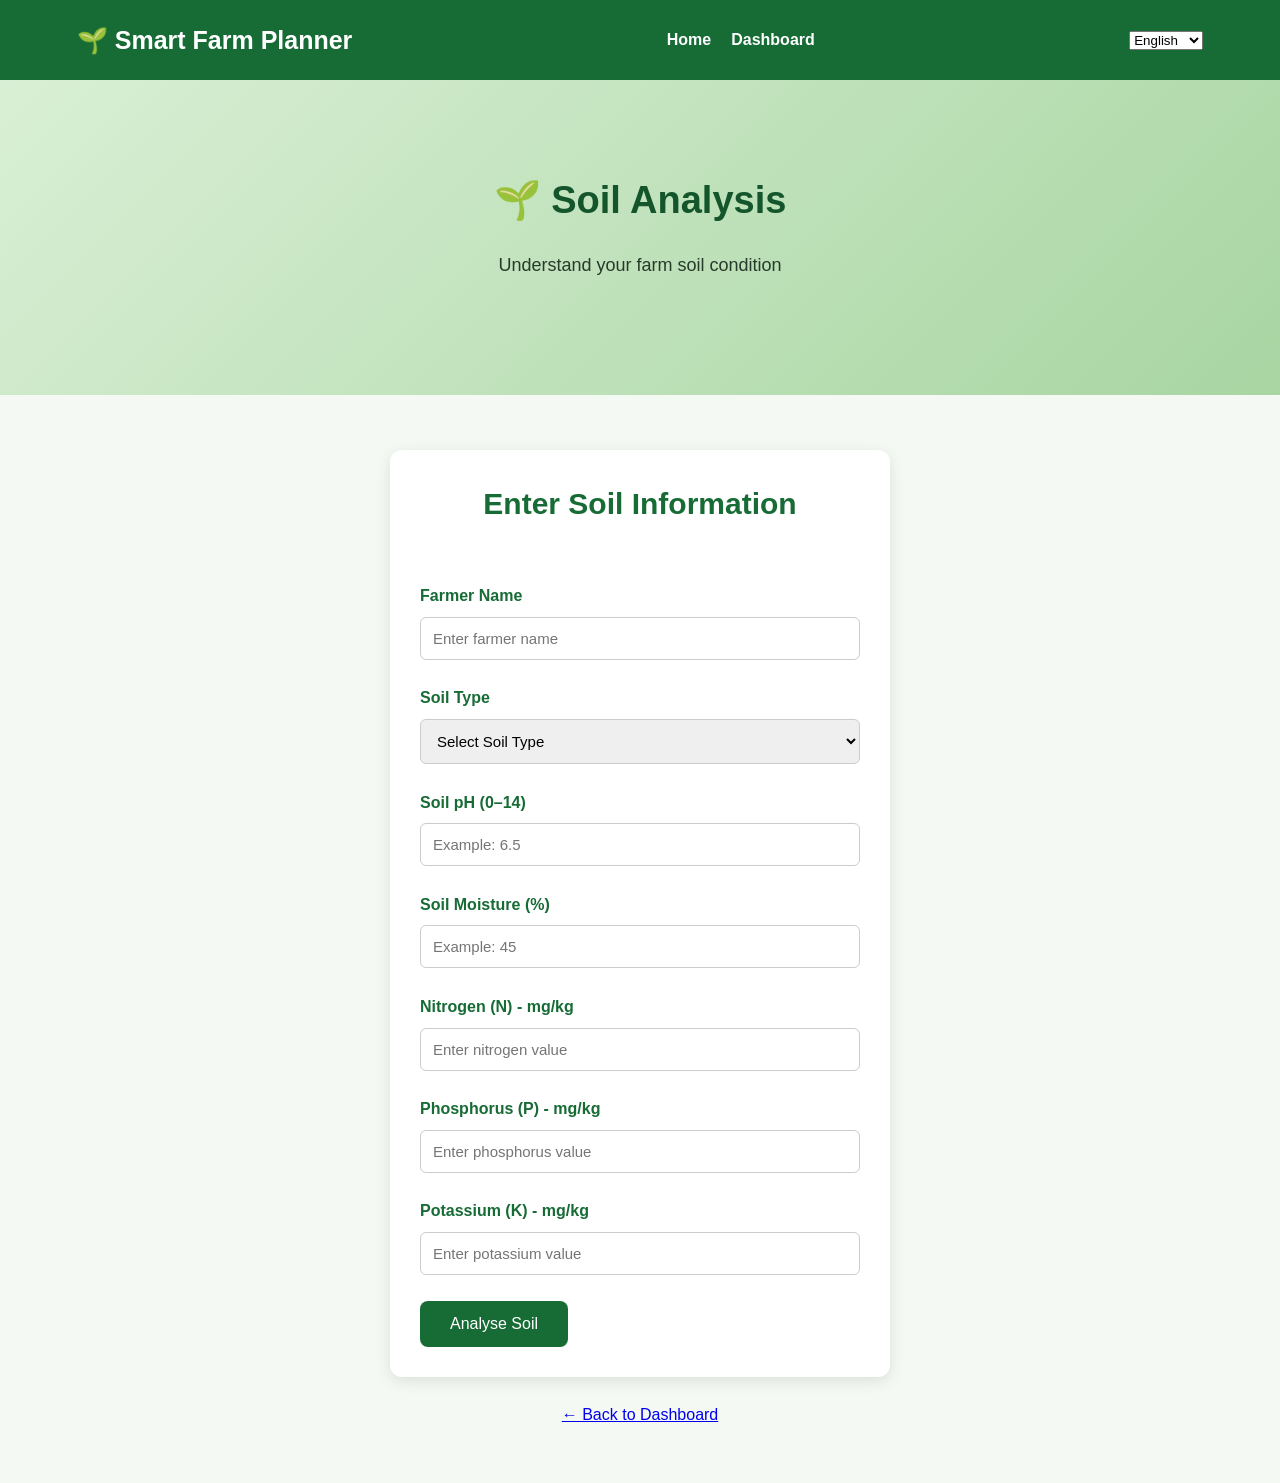
==== frontend/soil.html @ 3e0c3221 "frontend added" ====
<!DOCTYPE html>
<html lang="en">

<head>
    <meta charset="UTF-8">
    <meta name="viewport" content="width=device-width, initial-scale=1.0">
    <title>Soil Analysis - Smart Farm Planner</title>
    <link rel="stylesheet" href="style.css">
</head>

<body>

    <header>
        <h2>🌱 Smart Farm Planner</h2>

        <nav>
            <a href="index.html" data-key="home">Home</a>
            <a href="dashboard.html" data-key="dashboard">Dashboard</a>
        </nav>

        <select id="languageSelect" onchange="changeLanguage()">
            <option value="en">English</option>
            <option value="kn">ಕನ್ನಡ</option>
        </select>
    </header>

    <section class="hero">

        <h1 data-key="title">🌱 Soil Analysis</h1>

        <p data-key="description">Understand your farm soil condition</p>

    </section>

    <section class="features">

        <form id="soilForm">

            <h2 data-key="formTitle">Enter Soil Information</h2>

            <br>

            <label data-key="farmer">Farmer Name</label>

            <input type="text" id="farmerName"
                data-placeholder="farmerPlaceholder"
                placeholder="Enter farmer name" required>

            <br><br>

            <label data-key="soil">Soil Type</label>

            <select id="soilType" required>
                <option value="" data-key="selectSoil">Select Soil Type</option>
                <option value="Red Soil" data-key="red">Red Soil</option>
                <option value="Black Soil" data-key="black">Black Soil</option>
                <option value="Clay Soil" data-key="clay">Clay Soil</option>
                <option value="Sandy Soil" data-key="sandy">Sandy Soil</option>
                <option value="Loamy Soil" data-key="loamy">Loamy Soil</option>
            </select>

            <br><br>

            <label data-key="ph">Soil pH (0–14)</label>

            <input type="number" id="ph"
                min="0" max="14" step="0.1"
                data-placeholder="phPlaceholder"
                placeholder="Example: 6.5" required>

            <br><br>

            <label data-key="moisture">Soil Moisture (%)</label>

            <input type="number" id="moisture"
                min="0" max="100"
                data-placeholder="moisturePlaceholder"
                placeholder="Example: 45" required>

            <br><br>

            <label data-key="nitrogen">Nitrogen (N) - mg/kg</label>

            <input type="number" id="nitrogen"
                min="0" step="0.1"
                data-placeholder="nitrogenPlaceholder"
                placeholder="Enter nitrogen value" required>

            <br><br>

            <label data-key="phosphorus">Phosphorus (P) - mg/kg</label>

            <input type="number" id="phosphorus"
                min="0" step="0.1"
                data-placeholder="phosphorusPlaceholder"
                placeholder="Enter phosphorus value" required>

            <br><br>

            <label data-key="potassium">Potassium (K) - mg/kg</label>

            <input type="number" id="potassium"
                min="0" step="0.1"
                data-placeholder="potassiumPlaceholder"
                placeholder="Enter potassium value" required>

            <br><br>

            <button type="submit" data-key="analyse">
                Analyse Soil
            </button>

        </form>

        <div id="soilResult"></div>

        <br>

        <a href="dashboard.html" data-key="back">
            ← Back to Dashboard
        </a>

    </section>

    <script src="script.js"></script>

    <script>
        const soilTranslations = {

            en: {
                home: "Home",
                dashboard: "Dashboard",
                title: "🌱 Soil Analysis",
                description: "Understand your farm soil condition",
                formTitle: "Enter Soil Information",
                farmer: "Farmer Name",
                farmerPlaceholder: "Enter farmer name",
                soil: "Soil Type",
                selectSoil: "Select Soil Type",
                red: "Red Soil",
                black: "Black Soil",
                clay: "Clay Soil",
                sandy: "Sandy Soil",
                loamy: "Loamy Soil",
                ph: "Soil pH (0–14)",
                phPlaceholder: "Example: 6.5",
                moisture: "Soil Moisture (%)",
                moisturePlaceholder: "Example: 45",
                nitrogen: "Nitrogen (N) - mg/kg",
                nitrogenPlaceholder: "Enter nitrogen value",
                phosphorus: "Phosphorus (P) - mg/kg",
                phosphorusPlaceholder: "Enter phosphorus value",
                potassium: "Potassium (K) - mg/kg",
                potassiumPlaceholder: "Enter potassium value",
                analyse: "Analyse Soil",
                back: "← Back to Dashboard"
            },

            kn: {
                home: "ಮುಖಪುಟ",
                dashboard: "ಡ್ಯಾಶ್‌ಬೋರ್ಡ್",
                title: "🌱 ಮಣ್ಣಿನ ವಿಶ್ಲೇಷಣೆ",
                description: "ನಿಮ್ಮ ಕೃಷಿ ಭೂಮಿಯ ಮಣ್ಣಿನ ಸ್ಥಿತಿಯನ್ನು ತಿಳಿಯಿರಿ",
                formTitle: "ಮಣ್ಣಿನ ಮಾಹಿತಿಯನ್ನು ನಮೂದಿಸಿ",
                farmer: "ರೈತರ ಹೆಸರು",
                farmerPlaceholder: "ರೈತರ ಹೆಸರನ್ನು ನಮೂದಿಸಿ",
                soil: "ಮಣ್ಣಿನ ವಿಧ",
                selectSoil: "ಮಣ್ಣಿನ ವಿಧವನ್ನು ಆಯ್ಕೆಮಾಡಿ",
                red: "ಕೆಂಪು ಮಣ್ಣು",
                black: "ಕಪ್ಪು ಮಣ್ಣು",
                clay: "ಜೇಡಿ ಮಣ್ಣು",
                sandy: "ಮರಳು ಮಣ್ಣು",
                loamy: "ಲೋಮಿ ಮಣ್ಣು",
                ph: "ಮಣ್ಣಿನ pH (0–14)",
                phPlaceholder: "ಉದಾಹರಣೆ: 6.5",
                moisture: "ಮಣ್ಣಿನ ತೇವಾಂಶ (%)",
                moisturePlaceholder: "ಉದಾಹರಣೆ: 45",
                nitrogen: "ಸಾರಜನಕ (N) - mg/kg",
                nitrogenPlaceholder: "ಸಾರಜನಕದ ಮೌಲ್ಯವನ್ನು ನಮೂದಿಸಿ",
                phosphorus: "ರಂಜಕ (P) - mg/kg",
                phosphorusPlaceholder: "ರಂಜಕದ ಮೌಲ್ಯವನ್ನು ನಮೂದಿಸಿ",
                potassium: "ಪೊಟ್ಯಾಸಿಯಮ್ (K) - mg/kg",
                potassiumPlaceholder: "ಪೊಟ್ಯಾಸಿಯಮ್ ಮೌಲ್ಯವನ್ನು ನಮೂದಿಸಿ",
                analyse: "ಮಣ್ಣನ್ನು ವಿಶ್ಲೇಷಿಸಿ",
                back: "← ಡ್ಯಾಶ್‌ಬೋರ್ಡ್‌ಗೆ ಹಿಂತಿರುಗಿ"
            }
        };

        function changeLanguage() {

            const lang = document.getElementById("languageSelect").value;

            localStorage.setItem("farmLanguage", lang);

            document.querySelectorAll("[data-key]").forEach(element => {
                const key = element.getAttribute("data-key");
                element.textContent = soilTranslations[lang][key];
            });

            document.querySelectorAll("[data-placeholder]").forEach(element => {
                const key = element.getAttribute("data-placeholder");
                element.placeholder = soilTranslations[lang][key];
            });
        }

        window.addEventListener("DOMContentLoaded", function () {

            const savedLanguage = localStorage.getItem("farmLanguage") || "en";

            document.getElementById("languageSelect").value = savedLanguage;

            changeLanguage();

        });
    </script>

</body>
</html>
---- frontend/style.css ----
/* BASIC SETTINGS */

* {
    margin: 0;
    padding: 0;
    box-sizing: border-box;
}

body {
    font-family: Arial, sans-serif;
    background-color: #f4f9f3;
    color: #263b2a;
    line-height: 1.6;
}

/* NAVIGATION BAR */

header {
    background-color: #176b35;
    color: white;
    padding: 20px 6%;
    display: flex;
    justify-content: space-between;
    align-items: center;
    flex-wrap: wrap;
}

header h2 {
    font-size: 25px;
}

nav {
    display: flex;
    gap: 20px;
}

nav a {
    color: white;
    text-decoration: none;
    font-weight: bold;
}

nav a:hover {
    color: #b8f5a9;
}

/* HERO SECTION */

.hero {
    background: linear-gradient(135deg, #d9efd5, #a8d5a2);
    text-align: center;
    padding: 90px 20px;
}

.hero h1 {
    font-size: 38px;
    color: #14552b;
    margin-bottom: 20px;
}

.hero p {
    font-size: 18px;
    max-width: 650px;
    margin: 0 auto 25px;
}

/* BUTTON */

button {
    background-color: #176b35;
    color: white;
    border: none;
    padding: 14px 30px;
    font-size: 16px;
    border-radius: 8px;
    cursor: pointer;
}

button:hover {
    background-color: #0e4b24;
}

/* FEATURES SECTION */

.features {
    text-align: center;
    padding: 55px 20px;
}

.features h2 {
    color: #176b35;
    margin-bottom: 30px;
    font-size: 30px;
}

.card-container {
    display: flex;
    justify-content: center;
    flex-wrap: wrap;
    gap: 22px;
}

.card {
    background-color: white;
    width: 230px;
    padding: 25px;
    border-radius: 12px;
    box-shadow: 0 4px 12px rgba(0,0,0,0.08);
}

.card:hover {
    transform: translateY(-5px);
}

.card h3 {
    color: #176b35;
    margin-bottom: 12px;
}

/* ABOUT SECTION */

.about {
    background-color: #e5f1e3;
    text-align: center;
    padding: 45px 20px;
}

.about h2 {
    color: #176b35;
    margin-bottom: 15px;
}

.about p {
    max-width: 700px;
    margin: auto;
}

/* FOOTER */

footer {
    background-color: #124d29;
    color: white;
    text-align: center;
    padding: 18px;
}

/* MOBILE DESIGN */

@media (max-width: 600px) {

    header {
        flex-direction: column;
        gap: 15px;
    }

    .hero h1 {
        font-size: 28px;
    }

    .card {
        width: 100%;
        max-width: 320px;
    }
}

/* FARMER DASHBOARD */

.dashboard {
    padding: 45px 6%;
    text-align: center;
}

.dashboard h1 {
    color: #176b35;
    font-size: 32px;
    margin-bottom: 10px;
}

.dashboard-container {
    display: grid;
    grid-template-columns: repeat(3, 1fr);
    gap: 25px;
    margin-top: 35px;
}

.dashboard-card {
    background: white;
    padding: 30px 20px;
    border-radius: 12px;
    box-shadow: 0 4px 12px rgba(0,0,0,0.08);
}

.dashboard-card h2 {
    color: #176b35;
    font-size: 21px;
    margin-bottom: 12px;
}

.dashboard-card p {
    margin-bottom: 18px;
}

.dashboard-card a {
    display: inline-block;
    background: #176b35;
    color: white;
    padding: 10px 18px;
    border-radius: 6px;
    text-decoration: none;
}

.dashboard-card a:hover {
    background: #0e4b24;
}

@media (max-width: 700px) {
    .dashboard-container {
        grid-template-columns: 1fr;
    }
}

/* SOIL ANALYSIS PAGE */

#soilForm {
    background: white;
    max-width: 500px;
    margin: auto;
    padding: 30px;
    border-radius: 12px;
    box-shadow: 0 4px 15px rgba(0,0,0,0.1);
    text-align: left;
}

#soilForm h2 {
    text-align: center;
    color: #176b35;
}

#soilForm label {
    display: block;
    color: #176b35;
    font-weight: bold;
}

#soilForm input,
#soilForm select {
    width: 100%;
    padding: 12px;
    border: 1px solid #ccc;
    border-radius: 6px;
    margin-top: 8px;
    font-size: 15px;
}

#soilResult {
    max-width: 500px;
    margin: 25px auto;
    padding: 20px;
    background: #e5f1e3;
    border-radius: 10px;
    text-align: left;
}

#soilResult:empty {
    display: none;
}

/* WEATHER FORECAST PAGE */

.weather-section {
    padding: 40px 6%;
    text-align: center;
}

#weatherForm {
    background: white;
    max-width: 450px;
    margin: auto;
    padding: 25px;
    border-radius: 12px;
    box-shadow: 0 4px 12px rgba(0,0,0,0.1);
}

#weatherForm label {
    display: block;
    color: #176b35;
    font-weight: bold;
    margin-bottom: 12px;
}

#weatherForm input {
    width: 100%;
    padding: 12px;
    border: 1px solid #ccc;
    border-radius: 6px;
    margin-bottom: 18px;
}

#weatherResult {
    margin-top: 30px;
}

.weather-current {
    background: #e5f1e3;
    padding: 25px;
    border-radius: 12px;
    margin-bottom: 25px;
}

.forecast-container {
    display: grid;
    grid-template-columns: repeat(4, 1fr);
    gap: 15px;
}

.forecast-card {
    background: white;
    padding: 20px 10px;
    border-radius: 10px;
    box-shadow: 0 3px 10px rgba(0,0,0,0.08);
}

.forecast-card h3 {
    color: #176b35;
}

.weather-section button {
    margin-top: 15px;
}

@media(max-width: 700px) {
    .forecast-container {
        grid-template-columns: repeat(2, 1fr);
    }
}

/* IRRIGATION PLANNER */

#irrigationForm {
    background: white;
    max-width: 500px;
    margin: auto;
    padding: 30px;
    border-radius: 12px;
    box-shadow: 0 4px 15px rgba(0,0,0,0.1);
    text-align: left;
}

#irrigationForm h2 {
    text-align: center;
    color: #176b35;
}

#irrigationForm label {
    display: block;
    color: #176b35;
    font-weight: bold;
}

#irrigationForm input,
#irrigationForm select {
    width: 100%;
    padding: 12px;
    border: 1px solid #ccc;
    border-radius: 6px;
    margin-top: 8px;
}

#irrigationResult {
    max-width: 500px;
    margin: 25px auto;
    padding: 22px;
    background: #e5f1e3;
    border-radius: 12px;
    text-align: left;
}

#irrigationResult:empty {
    display: none;
}

/* CROP HEALTH PAGE */

#cropHealthForm {
    background: white;
    max-width: 500px;
    margin: auto;
    padding: 30px;
    border-radius: 12px;
    box-shadow: 0 4px 15px rgba(0,0,0,0.1);
    text-align: left;
}

#cropHealthForm h2 {
    text-align: center;
    color: #176b35;
}

#cropHealthForm label {
    display: block;
    color: #176b35;
    font-weight: bold;
}

#cropHealthForm input,
#cropHealthForm select,
#cropHealthForm textarea {
    width: 100%;
    padding: 12px;
    border: 1px solid #ccc;
    border-radius: 6px;
    margin-top: 8px;
    font-family: Arial, sans-serif;
}

#cropHealthResult {
    max-width: 500px;
    margin: 25px auto;
    padding: 22px;
    background: #e5f1e3;
    border-radius: 12px;
    text-align: left;
}

#cropHealthResult:empty {
    display: none;
}
/* EXTRA MOBILE RESPONSIVENESS */

html, body {
    width: 100%;
    overflow-x: hidden;
}

img {
    max-width: 100%;
    height: auto;
}

nav {
    flex-wrap: wrap;
    justify-content: center;
}

#soilForm,
#weatherForm,
#irrigationForm,
#cropHealthForm {
    width: 90%;
}

@media (max-width: 600px) {

    header {
        padding: 15px;
        text-align: center;
    }

    header h2 {
        font-size: 21px;
    }

    nav {
        gap: 12px;
    }

    nav a {
        font-size: 14px;
    }

    .hero {
        padding: 55px 15px;
    }

    .hero h1 {
        font-size: 26px;
    }

    .hero p {
        font-size: 16px;
    }

    .features h2 {
        font-size: 25px;
    }

    .dashboard {
        padding: 30px 15px;
    }

    .dashboard h1 {
        font-size: 26px;
    }

    #soilForm,
    #weatherForm,
    #irrigationForm,
    #cropHealthForm {
        width: 92%;
        padding: 20px;
    }

    button {
        max-width: 100%;
    }

    .forecast-container {
        grid-template-columns: repeat(2, 1fr);
    }

    footer {
        font-size: 14px;
    }
}
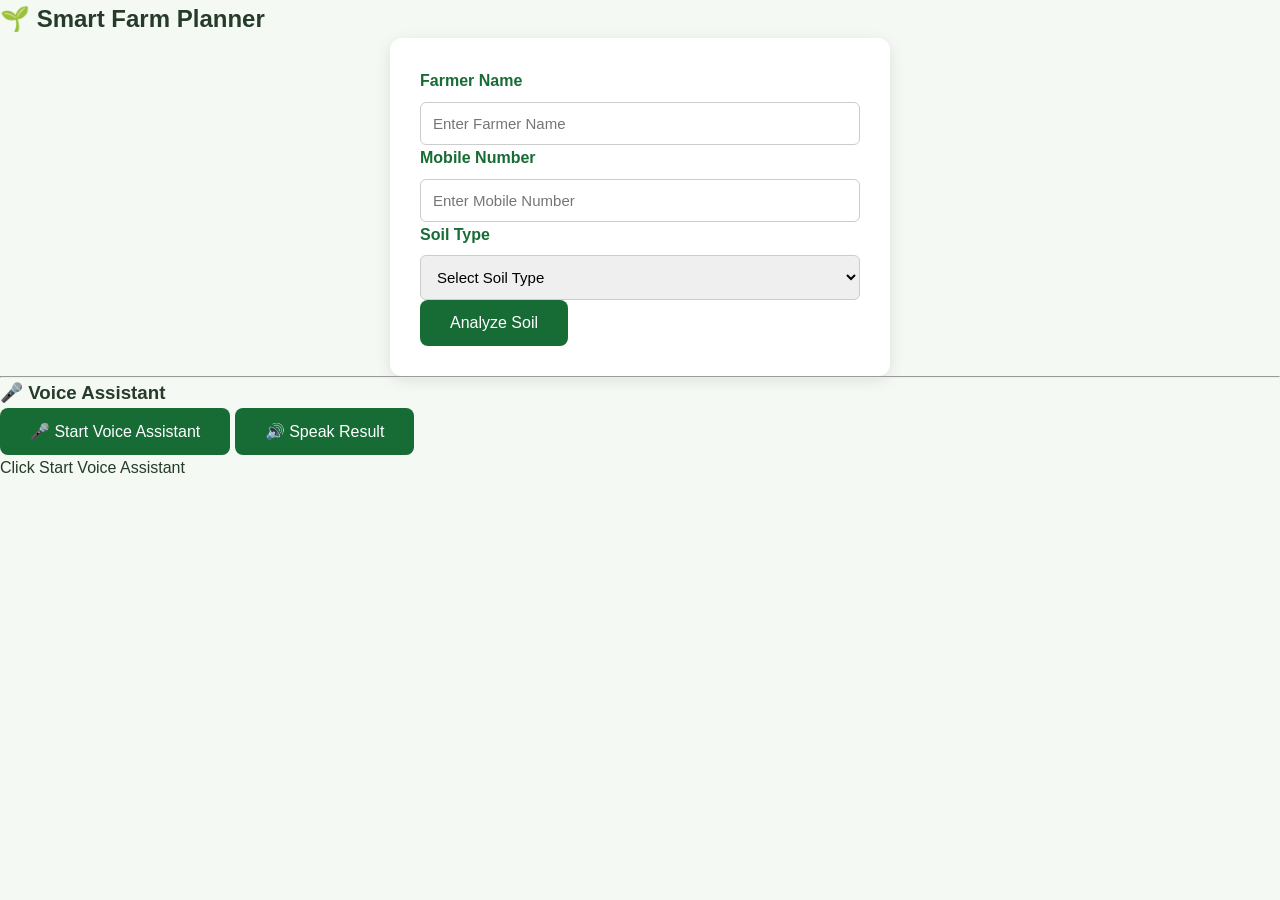
==== commit b819b0a5: "Replace old frontend with updated frontendnew" ====
--- a/frontend/soil.html
+++ b/frontend/soil.html
@@ -1,218 +1,190 @@
 <!DOCTYPE html>
 <html lang="en">
-
 <head>
     <meta charset="UTF-8">
     <meta name="viewport" content="width=device-width, initial-scale=1.0">
-    <title>Soil Analysis - Smart Farm Planner</title>
+    <title>Smart Farm Planner</title>
     <link rel="stylesheet" href="style.css">
 </head>
-
 <body>
 
-    <header>
-        <h2>🌱 Smart Farm Planner</h2>
+<div class="login-box">
 
-        <nav>
-            <a href="index.html" data-key="home">Home</a>
-            <a href="dashboard.html" data-key="dashboard">Dashboard</a>
-        </nav>
+    <h2>🌱 Smart Farm Planner</h2>
 
-        <select id="languageSelect" onchange="changeLanguage()">
-            <option value="en">English</option>
-            <option value="kn">ಕನ್ನಡ</option>
+    <form id="soilForm" onsubmit="analyzeSoil(event)">
+
+        <label>Farmer Name</label>
+        <input type="text" id="name"
+        placeholder="Enter Farmer Name" required>
+
+        <label>Mobile Number</label>
+        <input type="tel" id="mobile"
+        placeholder="Enter Mobile Number"
+        pattern="[0-9]{10}" maxlength="10" required>
+
+        <label>Soil Type</label>
+        <select id="soilType" required>
+            <option value="">Select Soil Type</option>
+            <option value="Red Soil">Red Soil</option>
+            <option value="Black Soil">Black Soil</option>
+            <option value="Sandy Soil">Sandy Soil</option>
+            <option value="Clay Soil">Clay Soil</option>
+            <option value="Loamy Soil">Loamy Soil</option>
         </select>
-    </header>
 
-    <section class="hero">
+        <button type="submit">Analyze Soil</button>
 
-        <h1 data-key="title">🌱 Soil Analysis</h1>
+    </form>
 
-        <p data-key="description">Understand your farm soil condition</p>
+    <div id="result"></div>
 
-    </section>
+    <hr>
 
-    <section class="features">
+    <h3>🎤 Voice Assistant</h3>
 
-        <form id="soilForm">
+    <button type="button" onclick="startVoice()">
+        🎤 Start Voice Assistant
+    </button>
 
-            <h2 data-key="formTitle">Enter Soil Information</h2>
+    <button type="button" onclick="readResult()">
+        🔊 Speak Result
+    </button>
 
-            <br>
+    <p id="voiceStatus">Click Start Voice Assistant</p>
 
-            <label data-key="farmer">Farmer Name</label>
+</div>
 
-            <input type="text" id="farmerName"
-                data-placeholder="farmerPlaceholder"
-                placeholder="Enter farmer name" required>
+<script>
 
-            <br><br>
+// SOIL ANALYSIS
+function analyzeSoil(event) {
 
-            <label data-key="soil">Soil Type</label>
+    event.preventDefault();
 
-            <select id="soilType" required>
-                <option value="" data-key="selectSoil">Select Soil Type</option>
-                <option value="Red Soil" data-key="red">Red Soil</option>
-                <option value="Black Soil" data-key="black">Black Soil</option>
-                <option value="Clay Soil" data-key="clay">Clay Soil</option>
-                <option value="Sandy Soil" data-key="sandy">Sandy Soil</option>
-                <option value="Loamy Soil" data-key="loamy">Loamy Soil</option>
-            </select>
+    const name = document.getElementById("name").value;
+    const mobile = document.getElementById("mobile").value;
+    const soilType = document.getElementById("soilType").value;
 
-            <br><br>
+    let recommendation;
 
-            <label data-key="ph">Soil pH (0–14)</label>
+    if (soilType === "Red Soil") {
+        recommendation = "Suitable crops include groundnut, ragi and millets.";
+    }
+    else if (soilType === "Black Soil") {
+        recommendation = "Suitable crops include cotton, soybean and pulses.";
+    }
+    else if (soilType === "Sandy Soil") {
+        recommendation = "Suitable crops include groundnut, watermelon and carrots.";
+    }
+    else if (soilType === "Clay Soil") {
+        recommendation = "Suitable crops include paddy and wheat.";
+    }
+    else {
+        recommendation = "Suitable crops include vegetables, maize and pulses.";
+    }
 
-            <input type="number" id="ph"
-                min="0" max="14" step="0.1"
-                data-placeholder="phPlaceholder"
-                placeholder="Example: 6.5" required>
+    document.getElementById("result").innerHTML = `
+        <h3>🌱 Soil Analysis Result</h3>
+        <p><b>Farmer Name:</b> ${name}</p>
+        <p><b>Mobile Number:</b> ${mobile}</p>
+        <p><b>Soil Type:</b> ${soilType}</p>
+        <p><b>Crop Recommendation:</b> ${recommendation}</p>
+    `;
 
-            <br><br>
+    speak("Hello " + name + ". Your soil type is " +
+        soilType + ". " + recommendation);
+}
 
-            <label data-key="moisture">Soil Moisture (%)</label>
 
-            <input type="number" id="moisture"
-                min="0" max="100"
-                data-placeholder="moisturePlaceholder"
-                placeholder="Example: 45" required>
+// VOICE OUTPUT
+function speak(message) {
 
-            <br><br>
+    const speech = new SpeechSynthesisUtterance(message);
 
-            <label data-key="nitrogen">Nitrogen (N) - mg/kg</label>
+    speech.lang = "en-IN";
+    speech.rate = 0.9;
 
-            <input type="number" id="nitrogen"
-                min="0" step="0.1"
-                data-placeholder="nitrogenPlaceholder"
-                placeholder="Enter nitrogen value" required>
+    window.speechSynthesis.cancel();
+    window.speechSynthesis.speak(speech);
+}
 
-            <br><br>
 
-            <label data-key="phosphorus">Phosphorus (P) - mg/kg</label>
+// VOICE ASSISTANT
+function startVoice() {
 
-            <input type="number" id="phosphorus"
-                min="0" step="0.1"
-                data-placeholder="phosphorusPlaceholder"
-                placeholder="Enter phosphorus value" required>
+    const SpeechRecognition =
+        window.SpeechRecognition ||
+        window.webkitSpeechRecognition;
 
-            <br><br>
+    if (!SpeechRecognition) {
+        alert("Please use Google Chrome for voice recognition.");
+        return;
+    }
 
-            <label data-key="potassium">Potassium (K) - mg/kg</label>
+    const recognition = new SpeechRecognition();
 
-            <input type="number" id="potassium"
-                min="0" step="0.1"
-                data-placeholder="potassiumPlaceholder"
-                placeholder="Enter potassium value" required>
+    recognition.lang = "en-IN";
+    recognition.continuous = false;
 
-            <br><br>
+    document.getElementById("voiceStatus").innerText =
+        "🎤 Listening... Speak now";
 
-            <button type="submit" data-key="analyse">
-                Analyse Soil
-            </button>
+    recognition.onresult = function(event) {
 
-        </form>
+        const command =
+            event.results[0][0].transcript.toLowerCase();
 
-        <div id="soilResult"></div>
+        document.getElementById("voiceStatus").innerText =
+            "You said: " + command;
 
-        <br>
-
-        <a href="dashboard.html" data-key="back">
-            ← Back to Dashboard
-        </a>
-
-    </section>
-
-    <script src="script.js"></script>
-
-    <script>
-        const soilTranslations = {
-
-            en: {
-                home: "Home",
-                dashboard: "Dashboard",
-                title: "🌱 Soil Analysis",
-                description: "Understand your farm soil condition",
-                formTitle: "Enter Soil Information",
-                farmer: "Farmer Name",
-                farmerPlaceholder: "Enter farmer name",
-                soil: "Soil Type",
-                selectSoil: "Select Soil Type",
-                red: "Red Soil",
-                black: "Black Soil",
-                clay: "Clay Soil",
-                sandy: "Sandy Soil",
-                loamy: "Loamy Soil",
-                ph: "Soil pH (0–14)",
-                phPlaceholder: "Example: 6.5",
-                moisture: "Soil Moisture (%)",
-                moisturePlaceholder: "Example: 45",
-                nitrogen: "Nitrogen (N) - mg/kg",
-                nitrogenPlaceholder: "Enter nitrogen value",
-                phosphorus: "Phosphorus (P) - mg/kg",
-                phosphorusPlaceholder: "Enter phosphorus value",
-                potassium: "Potassium (K) - mg/kg",
-                potassiumPlaceholder: "Enter potassium value",
-                analyse: "Analyse Soil",
-                back: "← Back to Dashboard"
-            },
-
-            kn: {
-                home: "ಮುಖಪುಟ",
-                dashboard: "ಡ್ಯಾಶ್‌ಬೋರ್ಡ್",
-                title: "🌱 ಮಣ್ಣಿನ ವಿಶ್ಲೇಷಣೆ",
-                description: "ನಿಮ್ಮ ಕೃಷಿ ಭೂಮಿಯ ಮಣ್ಣಿನ ಸ್ಥಿತಿಯನ್ನು ತಿಳಿಯಿರಿ",
-                formTitle: "ಮಣ್ಣಿನ ಮಾಹಿತಿಯನ್ನು ನಮೂದಿಸಿ",
-                farmer: "ರೈತರ ಹೆಸರು",
-                farmerPlaceholder: "ರೈತರ ಹೆಸರನ್ನು ನಮೂದಿಸಿ",
-                soil: "ಮಣ್ಣಿನ ವಿಧ",
-                selectSoil: "ಮಣ್ಣಿನ ವಿಧವನ್ನು ಆಯ್ಕೆಮಾಡಿ",
-                red: "ಕೆಂಪು ಮಣ್ಣು",
-                black: "ಕಪ್ಪು ಮಣ್ಣು",
-                clay: "ಜೇಡಿ ಮಣ್ಣು",
-                sandy: "ಮರಳು ಮಣ್ಣು",
-                loamy: "ಲೋಮಿ ಮಣ್ಣು",
-                ph: "ಮಣ್ಣಿನ pH (0–14)",
-                phPlaceholder: "ಉದಾಹರಣೆ: 6.5",
-                moisture: "ಮಣ್ಣಿನ ತೇವಾಂಶ (%)",
-                moisturePlaceholder: "ಉದಾಹರಣೆ: 45",
-                nitrogen: "ಸಾರಜನಕ (N) - mg/kg",
-                nitrogenPlaceholder: "ಸಾರಜನಕದ ಮೌಲ್ಯವನ್ನು ನಮೂದಿಸಿ",
-                phosphorus: "ರಂಜಕ (P) - mg/kg",
-                phosphorusPlaceholder: "ರಂಜಕದ ಮೌಲ್ಯವನ್ನು ನಮೂದಿಸಿ",
-                potassium: "ಪೊಟ್ಯಾಸಿಯಮ್ (K) - mg/kg",
-                potassiumPlaceholder: "ಪೊಟ್ಯಾಸಿಯಮ್ ಮೌಲ್ಯವನ್ನು ನಮೂದಿಸಿ",
-                analyse: "ಮಣ್ಣನ್ನು ವಿಶ್ಲೇಷಿಸಿ",
-                back: "← ಡ್ಯಾಶ್‌ಬೋರ್ಡ್‌ಗೆ ಹಿಂತಿರುಗಿ"
-            }
-        };
-
-        function changeLanguage() {
-
-            const lang = document.getElementById("languageSelect").value;
-
-            localStorage.setItem("farmLanguage", lang);
-
-            document.querySelectorAll("[data-key]").forEach(element => {
-                const key = element.getAttribute("data-key");
-                element.textContent = soilTranslations[lang][key];
-            });
-
-            document.querySelectorAll("[data-placeholder]").forEach(element => {
-                const key = element.getAttribute("data-placeholder");
-                element.placeholder = soilTranslations[lang][key];
-            });
+        if (command.includes("red soil")) {
+            document.getElementById("soilType").value = "Red Soil";
+        }
+        else if (command.includes("black soil")) {
+            document.getElementById("soilType").value = "Black Soil";
+        }
+        else if (command.includes("sandy soil")) {
+            document.getElementById("soilType").value = "Sandy Soil";
+        }
+        else if (command.includes("clay soil")) {
+            document.getElementById("soilType").value = "Clay Soil";
+        }
+        else if (command.includes("loamy soil")) {
+            document.getElementById("soilType").value = "Loamy Soil";
         }
 
-        window.addEventListener("DOMContentLoaded", function () {
+        if (command.includes("analyze")) {
+            document.getElementById("soilForm").requestSubmit();
+        }
+        else {
+            speak("Voice command received.");
+        }
+    };
 
-            const savedLanguage = localStorage.getItem("farmLanguage") || "en";
+    recognition.onerror = function() {
+        document.getElementById("voiceStatus").innerText =
+            "Voice error. Please try again.";
+    };
 
-            document.getElementById("languageSelect").value = savedLanguage;
+    recognition.start();
+}
 
-            changeLanguage();
 
-        });
-    </script>
+// SPEAK RESULT
+function readResult() {
+
+    const result = document.getElementById("result").innerText;
+
+    if (result.trim() === "") {
+        speak("Please analyze the soil first.");
+    }
+    else {
+        speak(result);
+    }
+}
+
+</script>
 
 </body>
 </html>
